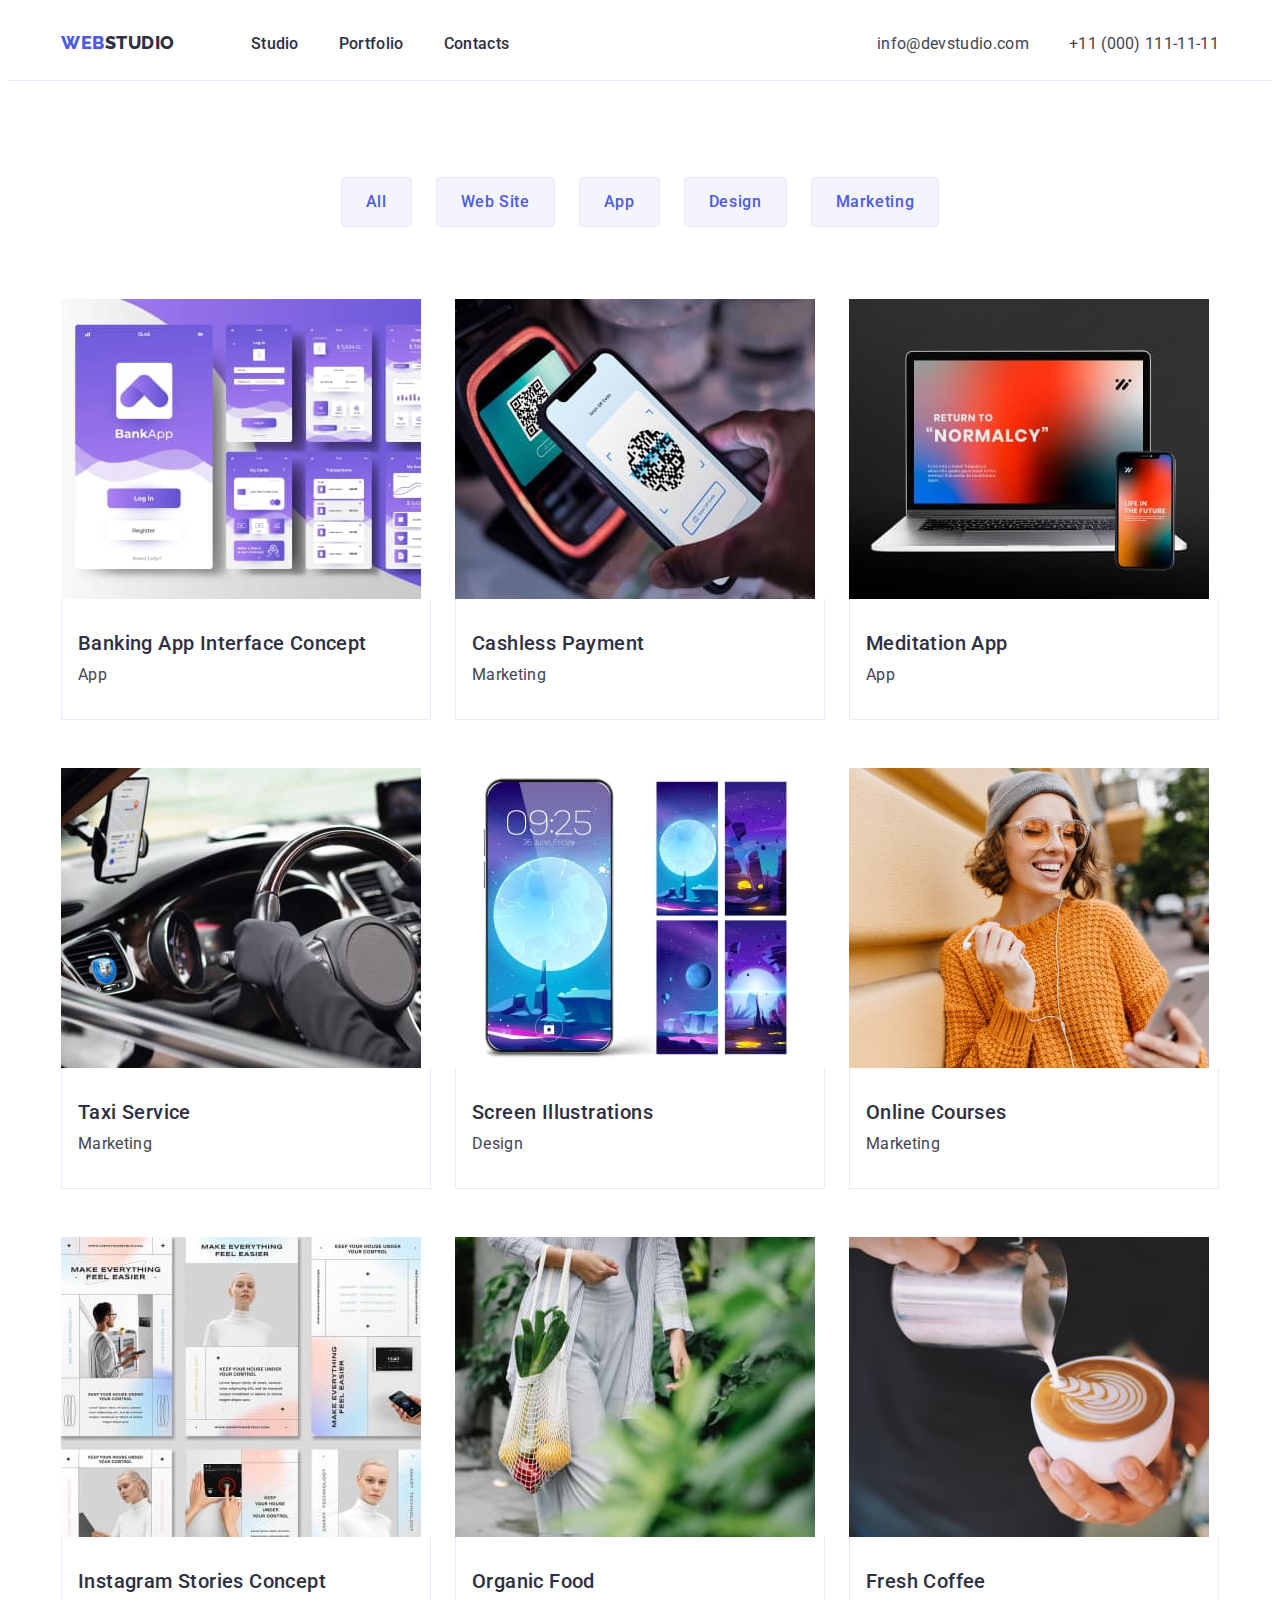
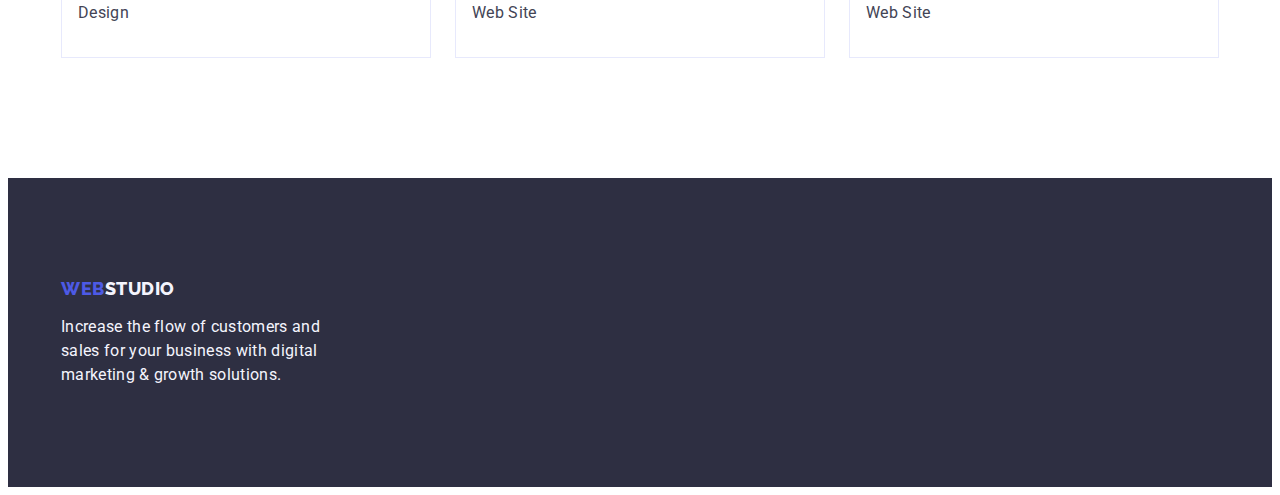
==== portfolio.html @ 26e0dbbf "Initial commit" ====
<!DOCTYPE html>
<html lang="en">
  <head>
    <meta charset="UTF-8" />
    <meta http-equiv="X-UA-Compatible" content="IE=edge" />
    <meta name="viewport" content="width=device-width, initial-scale=1.0" />
    <title>Document</title>
    <link rel="preconnect" href="https://fonts.googleapis.com" />
    <link rel="preconnect" href="https://fonts.gstatic.com" crossorigin />
    
    <link
      href="https://fonts.googleapis.com/css2?family=Raleway:wght@800&family=Roboto:wght@400;500;700;900&display=swap"
      rel="stylesheet"
    />
    <link rel="stylesheet" href="https://cdnjs.cloudflare.com/ajax/libs/modern-normalize/1.1.0/modern-normalize.min.css" integrity="sha512-wpPYUAdjBVSE4KJnH1VR1HeZfpl1ub8YT/NKx4PuQ5NmX2tKuGu6U/JRp5y+Y8XG2tV+wKQpNHVUX03MfMFn9Q==" crossorigin="anonymous" referrerpolicy="no-referrer" />
    <link rel="stylesheet" href="./css/styles.css" />
  </head>
  <body>
    <header class="header">
      <div class="container header-container">
        <nav class="header-navigation">
          <a href="./index.html" class="header-logo link"
            >Web<span class="header-studio">Studio</span></a
          >

          <ul class="header-list list">
            <li>
              <a href="./index.html" class="header-link link">Studio</a>
            </li>
            <li>
              <a href="./portfolio.html" class="header-link link">Portfolio</a>
            </li>
            <li>
              <a href="" class="header-link link">Contacts</a>
            </li>
          </ul>
        </nav>

        <address class="header-address">
          <ul class="header-address-list list">
            <li>
              <a
                href="mailto:info@devstudio.com"
                class="header-address-item link"
                >info@devstudio.com</a
              >
            </li>
            <li>
              <a href="tel:+110001111111" class="header-address-item link"
                >+11 (000) 111-11-11</a
              >
            </li>
          </ul>
        </address>
      </div>
    </header>

    <main>
      <section class="menu">
        <div class="container">
          <h1 hidden="">Menu filter</h1>
          <ul class="menu-list list">
            <li class="menu-item">
              <button type="button" class="menu-btn btn">All</button>
            </li>
            <li class="menu-item">
              <button type="button" class="menu-btn btn">Web Site</button>
            </li>
            <li class="menu-item">
              <button type="button" class="menu-btn btn">App</button>
            </li>
            <li class="menu-item">
              <button type="button" class="menu-btn btn">Design</button>
            </li>
            <li class="menu-item">
              <button type="button" class="menu-btn btn">Marketing</button>
            </li>
          </ul>

          
            <ul class="works-list list">
              <li class="works-item">
                <a href="" class="works-link link"
                  ><img
                    src="./images/portfolio-1.jpg"
                    alt="Banking App Interface Concept"
                    width="360"
                    height="300"
                  />
                  <div class="works-div">
                  <h2 class="works-title">Banking App Interface Concept</h2>
                  <p class="works-text">App</p></div></a>
              </li>
              <li class="works-item">
                <a href="" class="works-link link"
                  ><img
                    src="./images/portfolio-2.jpg"
                    alt="Cashless Payment"
                    width="360"
                    height="300"
                  />
                  <div class="works-div">
                  <h2 class="works-title">Cashless Payment</h2>
                  <p class="works-text">Marketing</p></div></a
                >
              </li>
              <li class="works-item">
                <a href="" class="works-link link"
                  ><img
                    src="./images/portfolio-3.jpg"
                    alt="Meditation App"
                    width="360"
                    height="300"
                  /> <div class="works-div">
                  <h2 class="works-title">Meditation App</h2>
                  <p class="works-text">App</p></div></a
                >
              </li>
              <li class="works-item">
                <a href="" class="works-link link">
                  <img
                    src="./images/portfolio-4.jpg"
                    alt="Taxi Service"
                    width="360"
                    height="300"
                  />
                   <div class="works-div">
                  <h2 class="works-title">Taxi Service</h2>
                  <p class="works-text">Marketing</p></div></a
                >
              </li>
              <li class="works-item">
                <a href="" class="works-link link"
                  ><img
                    src="./images/portfolio-5.jpg"
                    alt="Screen Illustrations"
                    width="360"
                    height="300"
                  />
                   <div class="works-div">
                  <h2 class="works-title">Screen Illustrations</h2>
                  <p class="works-text">Design</p></div></a
                >
              </li>
              <li class="works-item">
                <a href="" class="works-link link"
                  ><img
                    src="./images/portfolio-6.jpg"
                    alt="Online Courses"
                    width="360"
                    height="300"
                  />
                   <div class="works-div">
                  <h2 class="works-title">Online Courses</h2>
                  <p class="works-text">Marketing</p></div></a
                >
              </li>
              <li class="works-item">
                <a href="" class="works-link link"
                  ><img
                    src="./images/portfolio-7.jpg"
                    alt="Instagram Stories Concept"
                    width="360"
                    height="300"
                  />
                   <div class="works-div">
                  <h2 class="works-title">Instagram Stories Concept</h2>
                  <p class="works-text">Design</p></div></a
                >
              </li>
              <li class="works-item">
                <a href="" class="works-link link"
                  ><img
                    src="./images/portfolio-8.jpg"
                    alt="Organic Food"
                    width="360"
                    height="300"
                  />
                   <div class="works-div">
                  <h2 class="works-title">Organic Food</h2>
                  <p class="works-text">Web Site</p></div></a
                >
              </li>
              <li class="works-item">
                <a href="" class="works-link link">
                  <img
                    src="./images/portfolio-9.jpg"
                    alt="Fresh Coffee"
                    width="360"
                    height="300"
                  />
                   <div class="works-div">
                  <h2 class="works-title">Fresh Coffee</h2>
                  <p class="works-text">Web Site</p></div></a
                >
              </li>
            </ul>
       
        </div>
      </section>
       <footer class="footer">
      <div class="container">
        <a href="./index.html" class="footer-logo link"
          >Web<span class="footer-studio">Studio</span></a
        >
        <p class="footer-text">
          Increase the flow of customers and sales for your business with
          digital marketing & growth solutions.
        </p>
      </div>
    </footer>
  </body>
</html>
---- css/styles.css ----
body {
  font-family: 'Roboto', sans-serif;
  color: #434455;
  background-color: #ffffff;
}
:root {
  --main-title-color: #2e2f42;
  --main-text-color: #434455;
}
p,
h1,
h2,
h3,
h4,
h5,
h6 {
  margin: 0;
}
ul {
  margin: 0;
  padding-left: 0;
}
.list {
  list-style: none;
}
img {
  display: block;
  max-width: 100%;
  height: auto;
}
.link {
  text-decoration: none;
}
.btn {
  font-family: inherit;
  font-weight: 500;
  font-size: 16px;
  line-height: 1.5;
  letter-spacing: 0.04em;
  cursor: pointer;
}
.container {
  width: 1158px;
  padding-left: 15px;
  padding-right: 15px;
  margin: 0 auto;
}
.section {
  padding-top: 120px;
  padding-bottom: 120px;
}
/** -----------------------HEADER---------------------- */
.header {
  background-color: #ffffff;
  border-bottom: 1px solid #e7e9fc;
}
.header-container {
  display: flex;
  align-items: center;
}
.header-navigation {
  display: flex;
}
.header-logo {
  display: block;
  margin-right: 76px;
  padding-top: 24px;
  padding-bottom: 24px;
  font-family: 'Raleway', sans-serif;
  font-weight: 800;
  font-size: 18px;
  line-height: 1.17;
  letter-spacing: 0.03em;
  text-transform: uppercase;
  color: #4d5ae5;
}
.header-studio {
  font-family: 'Raleway', sans-serif;
  font-weight: 800;
  font-size: 18px;
  line-height: 1.17;
  letter-spacing: 0.03em;
  text-transform: uppercase;
  color: #2e2f42;
}
.header-list {
  display: flex;
  gap: 40px;
}
.header-link {
  display: block;
  padding-top: 24px;
  padding-bottom: 24px;
  color: var(--main-title-color);
  font-weight: 500;
  font-size: 16px;
  line-height: 1.5;
  letter-spacing: 0.02em;
}
.header-link:is(:hover, :focus) {
  color: #404bbf;
}

.header-address-list {
  display: flex;
  gap: 40px;
}
.header-address {
  font-style: normal;
  margin-left: auto;
}

.header-address-item {
  display: block;
  padding-top: 24px;
  padding-bottom: 24px;

  font-weight: 400;
  font-size: 16px;
  line-height: 1.5;
  letter-spacing: 0.02em;
  color: var(--main-text-color);
}
.header-address-item:is(:hover, :focus) {
  color: #404bbf;
}

/** -----------------------MORE---------------------- */
.more {
  padding-top: 188px;
  padding-bottom: 188px;
  background-color: #2e2f42;
  text-align: center;
}
.more-title {
  font-weight: 700;
  font-size: 56px;
  line-height: 1.07;
  letter-spacing: 0.02em;
  max-width: 496px;
  margin-right: auto;
  margin-left: auto;

  color: #ffffff;
}
.more-btn {
  margin-top: 48px;
  color: #ffffff;
  background-color: #4d5ae5;
  border-radius: 4px;
  border: 0;
  min-width: 169px;
  height: 56px;
}
.more-btn:is(:hover, :focus) {
  background-color: #404bbf;
}

/** -----------------------BENEFITS---------------------- */
.benefits {
  background-color: #ffffff;
}
.benefits-list {
  display: flex;
  gap: 24px;
}
.benefits-item {
  width: calc((100%-72px) / 4);
}
.benefits-title {
  margin-bottom: 8px;
  font-weight: 500;
  font-size: 20px;
  line-height: 1.2;
  letter-spacing: 0.02em;
  color: var(--main-title-color);
}
.benefits-text {
  font-size: 16px;
  line-height: 1.5;
  letter-spacing: 0.02em;
  color: var(--main-text-color);
}
/** -----------------------CONTENT---------------------- */
.content {
  padding-bottom: 120px;
  background-color: #ffffff;
}
.content-list {
  display: flex;
  gap: 24px;
  margin-top: 72px;
}
.content-item {
  width: calc((100%-48px) / 3);
}
.content-title {
  font-weight: 700;
  font-size: 36px;
  line-height: 1.11;
  letter-spacing: 0.02em;
  text-align: center;
  text-transform: capitalize;
  color: var(--main-title-color);
}
/** -----------------------TEAM---------------------- */
.team {
  background-color: #f4f4fd;
}
.team-title {
  text-align: center;
  margin-bottom: 72px;
  font-weight: 700;
  font-size: 36px;
  line-height: 1.11;
  letter-spacing: 0.02em;

  text-transform: capitalize;
  color: var(--main-title-color);
}
.team-list {
  display: flex;
  gap: 24px;
  text-align: center;
}
.team-item {
  width: calc((100% - 72px) / 4);
  padding-bottom: 32px;
  border-radius: 0px 0px 4px 4px;
  box-shadow: 0px 1px 6px rgba(46, 47, 66, 0.08),
    0px 1px 1px rgba(46, 47, 66, 0.16), 0px 2px 1px rgba(46, 47, 66, 0.08);

  background-color: #ffffff;
}
.team-item > img {
  margin-bottom: 32px;
}

.team-small-title {
  font-weight: 500;
  font-size: 20px;
  line-height: 1.2;
  letter-spacing: 0.02em;
  color: var(--main-title-color);
}
.team-text {
  margin-top: 8px;
  font-size: 16px;
  line-height: 1.5;
  letter-spacing: 0.02em;
  color: var(--main-text-color);
}
/** -----------------------FOOTER---------------------- */
.footer {
  background-color: #2e2f42;
  padding-top: 100px;
  padding-bottom: 100px;
}
.footer-logo {
  font-family: 'Raleway', sans-serif;
  font-style: normal;
  font-weight: 800;
  font-size: 18px;
  line-height: 1.17;
  letter-spacing: 0.03em;
  text-transform: uppercase;
  color: #4d5ae5;
}
.footer-studio {
  font-family: 'Raleway', sans-serif;
  font-weight: 800;
  font-size: 18px;
  line-height: 1.17;
  letter-spacing: 0.03em;
  text-transform: uppercase;
  color: #f4f4fd;
}
.footer-text {
  margin-top: 16px;
  max-width: 264px;
  font-size: 16px;
  line-height: 1.5;
  letter-spacing: 0.02em;
  color: #f4f4fd;
}

/** -----------------------MENU-PORTFOLIO---------------------- */
.menu {
  padding-top: 96px;
  padding-bottom: 120px;
}
.menu-btn {
  color: #4d5ae5;
  background-color: #f4f4fd;
  border: 1px solid #e7e9fc;
  border-radius: 4px;
  padding: 12px 24px;
}
.menu-btn:is(:hover, :focus) {
  background-color: #404bbf;
  color: #ffffff;
  border-radius: 4px;
  border: 0;
}

.menu-list {
  display: flex;
  gap: 24px;
  justify-content: center;
  margin-bottom: 72px;
}

/** -----------------------WORKS-PORTFOLIO---------------------- */
.works-list {
  display: flex;
  flex-wrap: wrap;
  justify-content: center;
  gap: 48px 24px;
}
.works-link {
  display: block;
}
.works-item {
  width: calc((100% - 48px) / 3);
}
.works-item.works-item:nth-child(3n) {
  margin-right: 0;
}
.works-div {
  padding-left: 16px;
  padding-top: 32px;
  padding-bottom: 32px;
  border-right: 1px solid #e7e9fc;
  border-bottom: 1px solid #e7e9fc;
  border-left: 1px solid #e7e9fc;
}

.works-title {
  margin-bottom: 8px;
  font-weight: 500;
  font-size: 20px;
  line-height: 1.2;
  letter-spacing: 0.02em;
  color: var(--main-title-color);
}
.works-text {
  font-size: 16px;
  line-height: 1.5;
  letter-spacing: 0.02em;
  color: var(--main-text-color);
}
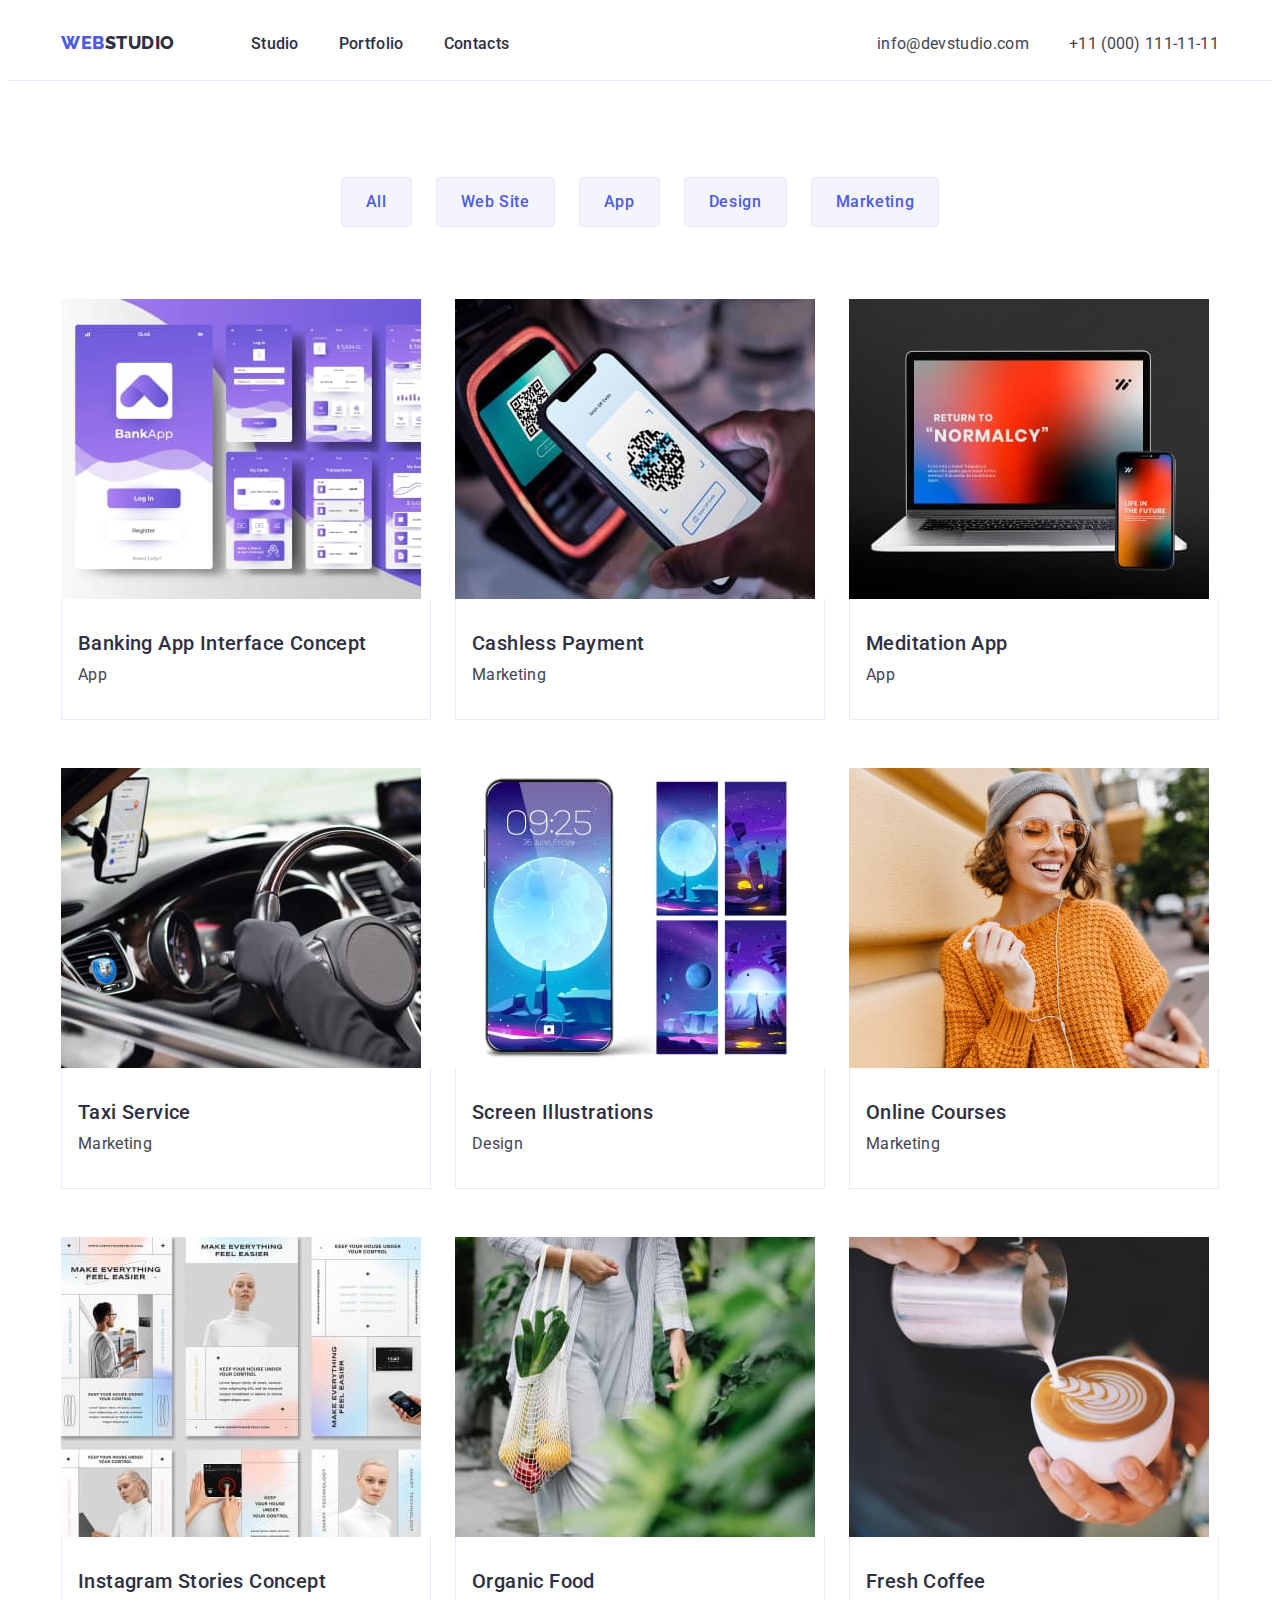
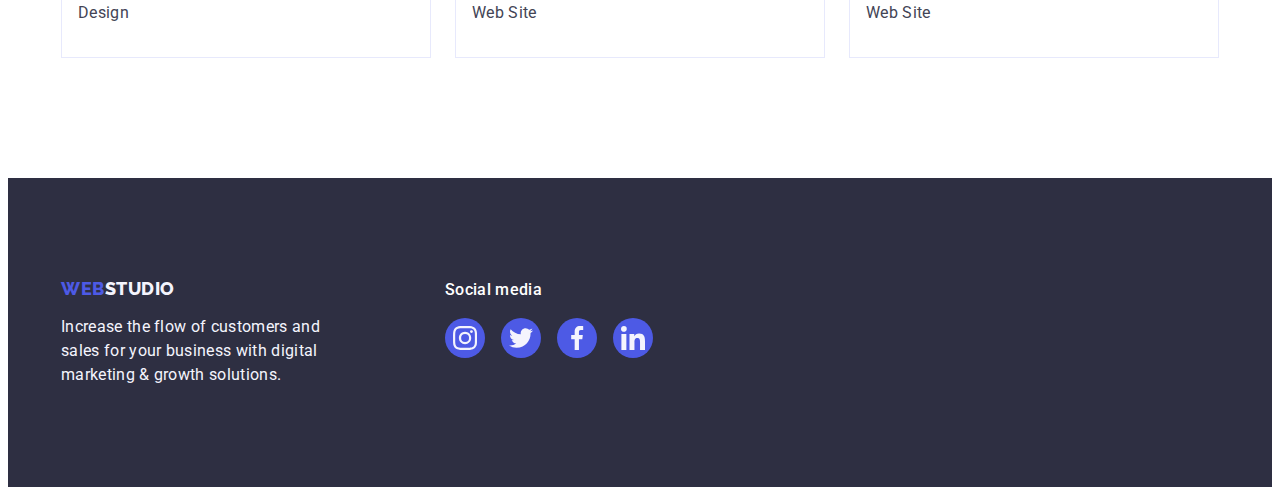
==== commit 5801b290: "final_index" ====
--- a/portfolio.html
+++ b/portfolio.html
@@ -198,16 +198,25 @@
        
         </div>
       </section>
-       <footer class="footer">
-      <div class="container">
-        <a href="./index.html" class="footer-logo link"
-          >Web<span class="footer-studio">Studio</span></a
-        >
-        <p class="footer-text">
-          Increase the flow of customers and sales for your business with
-          digital marketing & growth solutions.
-        </p>
-      </div>
-    </footer>
+      <footer class="footer">
+        <div class="container footer-flex">
+          <div class="footer-left"><a href="./index.html" class="footer-logo link"
+            >Web<span class="footer-studio">Studio</span></a
+          >
+          <p class="footer-text">
+            Increase the flow of customers and sales for your business with
+            digital marketing & growth solutions.
+          </p></div>
+          <div class="footer-right">
+            <h2 class="footer-soc-title">Social media</h2>
+            <ul class="footer-list list">
+              <li class="footer-item"><a class="footer-soc-link link" href=""><svg class="footer-soc-icon" width="24" heigth="24"><use href="./images/footer-soc.svg#icon-insta"></use></svg></a>
+              <li class="footer-item"><a class="footer-soc-link link" href=""><svg class="footer-soc-icon" width="24" heigth="24"><use href="./images/footer-soc.svg#icon-twit"></use></svg></a>
+              <li class="footer-item"><a class="footer-soc-link link" href=""><svg class="footer-soc-icon" width="24" heigth="24"><use href="./images/footer-soc.svg#icon-fb"></use></svg></a>
+              <li class="footer-item"><a class="footer-soc-link link" href=""><svg class="footer-soc-icon" width="24" heigth="24"><use href="./images/footer-soc.svg#icon-link"></use></svg></a>
+            </ul>
+          </div>
+        </div>
+      </footer>
   </body>
 </html>
--- a/css/styles.css
+++ b/css/styles.css
@@ -6,6 +6,9 @@
 :root {
   --main-title-color: #2e2f42;
   --main-text-color: #434455;
+  --white: #ffffff;
+  --hover-color:#404bbf;
+  --logo-effect:#4d5ae5;
 }
 p,
 h1,
@@ -51,7 +54,7 @@
 }
 /** -----------------------HEADER---------------------- */
 .header {
-  background-color: #ffffff;
+  background-color: var(--white);
   border-bottom: 1px solid #e7e9fc;
 }
 .header-container {
@@ -72,7 +75,7 @@
   line-height: 1.17;
   letter-spacing: 0.03em;
   text-transform: uppercase;
-  color: #4d5ae5;
+  color: var(--logo-effect);
 }
 .header-studio {
   font-family: 'Raleway', sans-serif;
@@ -81,7 +84,7 @@
   line-height: 1.17;
   letter-spacing: 0.03em;
   text-transform: uppercase;
-  color: #2e2f42;
+  color: var(--main-title-color);
 }
 .header-list {
   display: flex;
@@ -98,7 +101,7 @@
   letter-spacing: 0.02em;
 }
 .header-link:is(:hover, :focus) {
-  color: #404bbf;
+  color: var(--hover-color);
 }
 
 .header-address-list {
@@ -122,15 +125,24 @@
   color: var(--main-text-color);
 }
 .header-address-item:is(:hover, :focus) {
-  color: #404bbf;
+  color: var(--hover-color);
 }
 
 /** -----------------------MORE---------------------- */
 .more {
+  background-color: var(--main-title-color);
+  text-align: center;
+  background-image: linear-gradient(
+      rgba(46, 47, 66, 0.7),
+      rgba(46, 47, 66, 0.7)
+    ),
+    url(../images/more_bg.jpg);
+
+  background-repeat: no-repeat;
+  background-position: center;
+  background-size: auto auto;
   padding-top: 188px;
   padding-bottom: 188px;
-  background-color: #2e2f42;
-  text-align: center;
 }
 .more-title {
   font-weight: 700;
@@ -141,24 +153,24 @@
   margin-right: auto;
   margin-left: auto;
 
-  color: #ffffff;
+  color: var(--white);
 }
 .more-btn {
   margin-top: 48px;
   color: #ffffff;
-  background-color: #4d5ae5;
+  background-color: var(--logo-effect);
   border-radius: 4px;
   border: 0;
   min-width: 169px;
   height: 56px;
 }
 .more-btn:is(:hover, :focus) {
-  background-color: #404bbf;
+  background-color: var(--hover-color);
 }
 
 /** -----------------------BENEFITS---------------------- */
 .benefits {
-  background-color: #ffffff;
+  background-color: var(--white);
 }
 .benefits-list {
   display: flex;
@@ -167,7 +179,20 @@
 .benefits-item {
   width: calc((100%-72px) / 4);
 }
+.benefits-bg {
+  display: flex;
+  height: 112px;
+  background-color: #f4f4fd;
+  border-radius: 4px;
+  justify-content: center;
+  align-items: center;
+}
+
+.benefits-bg:hover {
+  box-shadow: 0px 4px 4px 0px rgba(0, 0, 0, 0.25);
+}
 .benefits-title {
+  margin-top: 8px;
   margin-bottom: 8px;
   font-weight: 500;
   font-size: 20px;
@@ -184,7 +209,7 @@
 /** -----------------------CONTENT---------------------- */
 .content {
   padding-bottom: 120px;
-  background-color: #ffffff;
+  background-color: var(--white);
 }
 .content-list {
   display: flex;
@@ -227,10 +252,10 @@
   width: calc((100% - 72px) / 4);
   padding-bottom: 32px;
   border-radius: 0px 0px 4px 4px;
-  box-shadow: 0px 1px 6px rgba(46, 47, 66, 0.08),
-    0px 1px 1px rgba(46, 47, 66, 0.16), 0px 2px 1px rgba(46, 47, 66, 0.08);
-
-  background-color: #ffffff;
+  box-shadow: 0px 1px 6px rgba(46, 47, 66, 0.08), 0px 1px 1px rgba(46, 47, 66, 0.16), 0px 2px 1px rgba(46, 47, 66, 0.08);
+
+  background-color: var(--white);
+  
 }
 .team-item > img {
   margin-bottom: 32px;
@@ -245,16 +270,86 @@
 }
 .team-text {
   margin-top: 8px;
+  margin-bottom: 8px;
   font-size: 16px;
   line-height: 1.5;
   letter-spacing: 0.02em;
   color: var(--main-text-color);
 }
+.team-soc-list{display: flex;
+justify-content: center;
+gap: 24px;}
+
+.team-soc-item{
+width: 40px;
+height: 40px;
+
+}
+.team-soc-link{
+width: 100%;
+height: 100%;
+border-radius: 50%;
+background-color: var(--logo-effect);;
+display: flex;
+align-items: center;
+justify-content: center;
+
+}
+.team-soc-link:is(:hover, :focus){background-color: var(--hover-color);}
+
+/** -----------------------CUSTOMERS---------------------- */
+.customers{
+  padding-top: 120px;
+  padding-bottom: 120px;
+background-color: var(--white);}
+
+.customers-title{
+  margin-bottom: 72px;
+  font-weight: 700;
+font-size: 36px;
+line-height: 1.11;
+text-align: center;
+letter-spacing: 0.02em;
+text-transform: capitalize;
+color: var(--main-title-color);}
+
+  .customers-list{
+  display: flex;
+  gap: 24px;
+}
+
+.customer-item{
+width: 188px;
+height: 88px;
+}
+
+.customers-link{
+display: flex;
+width: 100%;
+height: 100%;
+border: 1px solid #8E8F99;
+border-radius: 4px;
+align-items: center;
+justify-content: center;
+
+}
+.customers-logo-icon{
+  fill:#8E8F99;}
+
+.customers-link:is(:hover, :focus){
+  border: 1px solid var(--hover-color);
+  }
+
+.customers-link:is(:hover, :focus) > .customers-logo-icon
+  {fill:var(--hover-color);}
+
+
 /** -----------------------FOOTER---------------------- */
 .footer {
-  background-color: #2e2f42;
+  background-color: var(--main-title-color);
   padding-top: 100px;
   padding-bottom: 100px;
+
 }
 .footer-logo {
   font-family: 'Raleway', sans-serif;
@@ -264,7 +359,7 @@
   line-height: 1.17;
   letter-spacing: 0.03em;
   text-transform: uppercase;
-  color: #4d5ae5;
+  color: var(--logo-effect);
 }
 .footer-studio {
   font-family: 'Raleway', sans-serif;
@@ -284,31 +379,67 @@
   color: #f4f4fd;
 }
 
+.footer-flex{
+  display: flex;
+  gap: 120px;
+}
+
+.footer-soc-title{
+  margin-bottom: 16px;
+  font-weight: 500;
+font-size: 16px;
+line-height: 1.5;
+
+letter-spacing: 0.02em;
+color: var(--white);}
+
+.footer-list{display: flex;
+  gap: 16px;
+}
+
+.footer-item{
+  width: 40px;
+height: 40px;}
+
+.footer-soc-link{
+  display:flex;
+  width: 100%;
+height: 100%;
+border-radius: 50%;
+background-color: var(--logo-effect);
+align-items: center;
+justify-content: center;}
+
+.footer-soc-link:is(:hover, :focus)
+{background-color: #31D0AA;}
 /** -----------------------MENU-PORTFOLIO---------------------- */
 .menu {
   padding-top: 96px;
   padding-bottom: 120px;
 }
+
+.menu-list {
+  display: flex;
+  gap: 24px;
+  justify-content: center;
+  margin-bottom: 72px;
+}
+
 .menu-btn {
-  color: #4d5ae5;
+  color: var(--logo-effect);
   background-color: #f4f4fd;
   border: 1px solid #e7e9fc;
   border-radius: 4px;
   padding: 12px 24px;
 }
 .menu-btn:is(:hover, :focus) {
-  background-color: #404bbf;
-  color: #ffffff;
+  
+  background-color: var(--hover-color);
+  color: var(--white);
   border-radius: 4px;
-  border: 0;
-}
-
-.menu-list {
-  display: flex;
-  gap: 24px;
-  justify-content: center;
-  margin-bottom: 72px;
-}
+}
+
+
 
 /** -----------------------WORKS-PORTFOLIO---------------------- */
 .works-list {
@@ -327,6 +458,7 @@
   margin-right: 0;
 }
 .works-div {
+  
   padding-left: 16px;
   padding-top: 32px;
   padding-bottom: 32px;
@@ -335,6 +467,7 @@
   border-left: 1px solid #e7e9fc;
 }
 
+
 .works-title {
   margin-bottom: 8px;
   font-weight: 500;
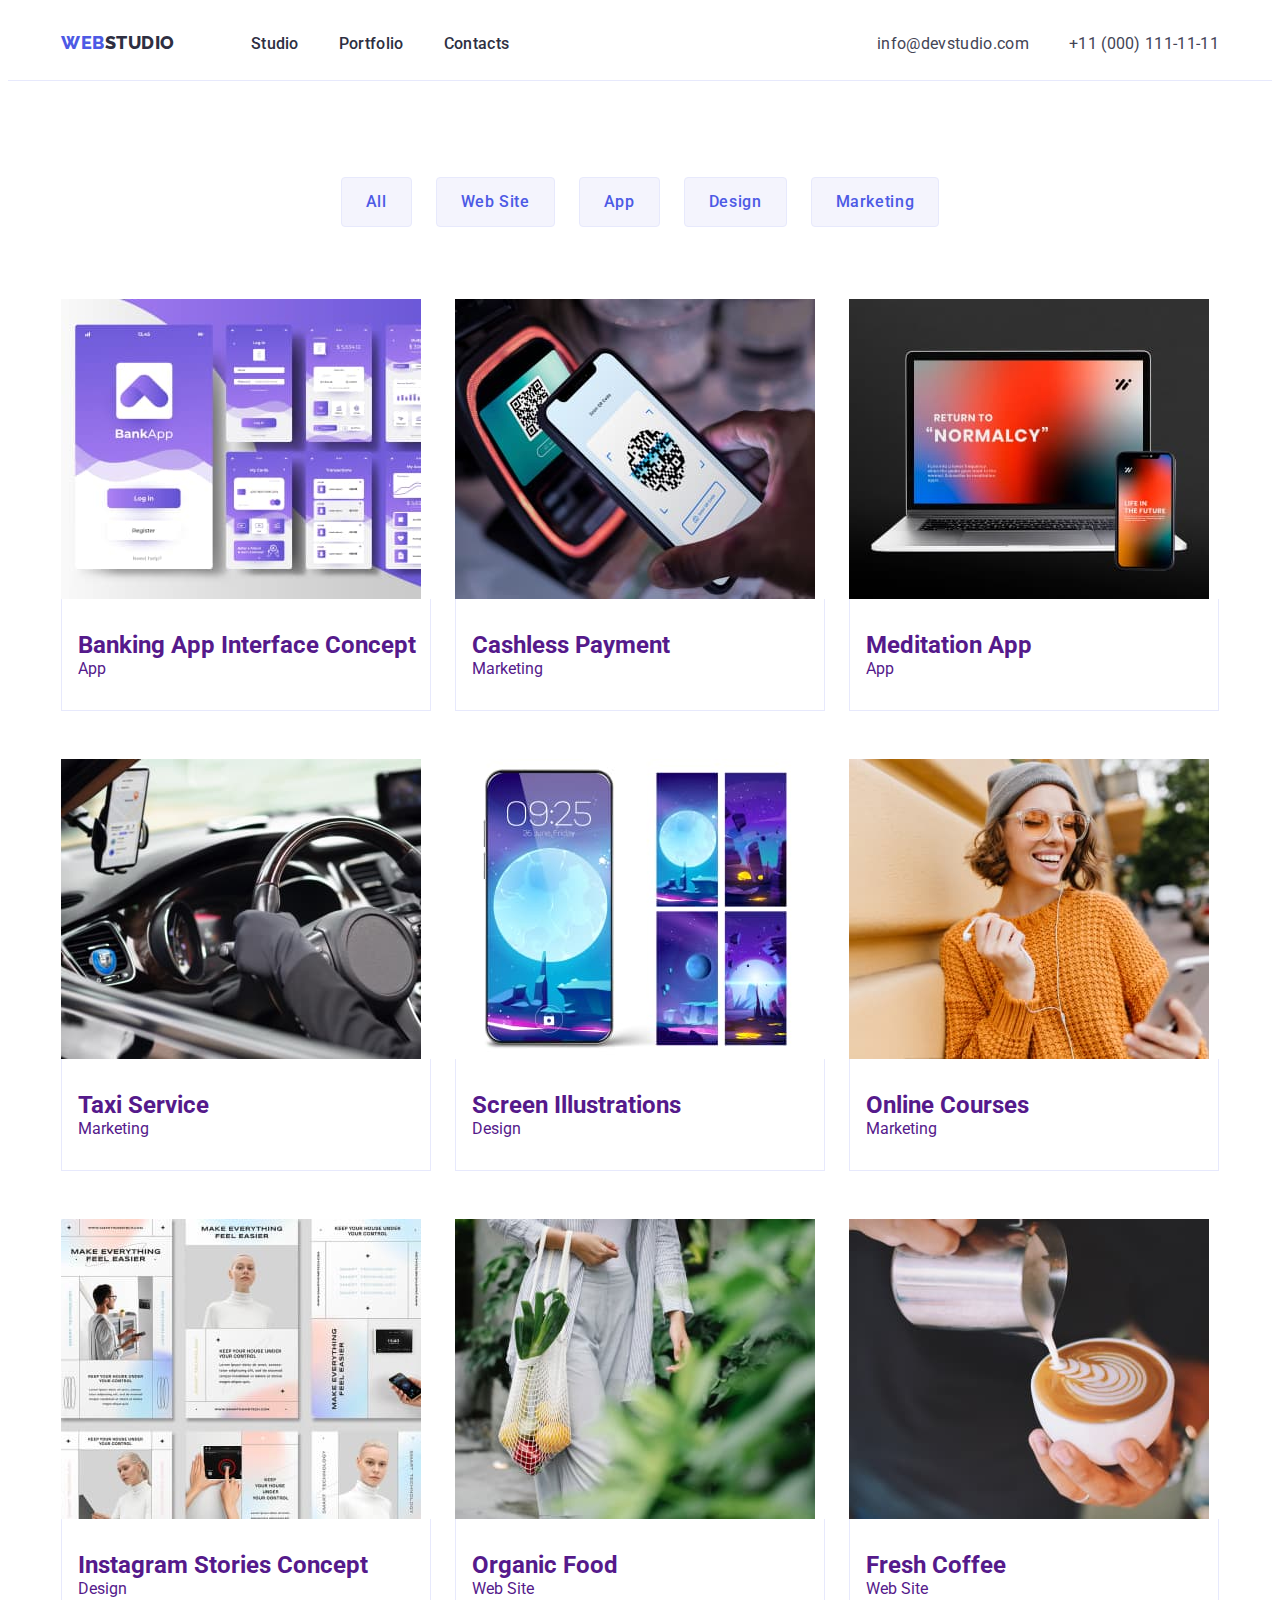
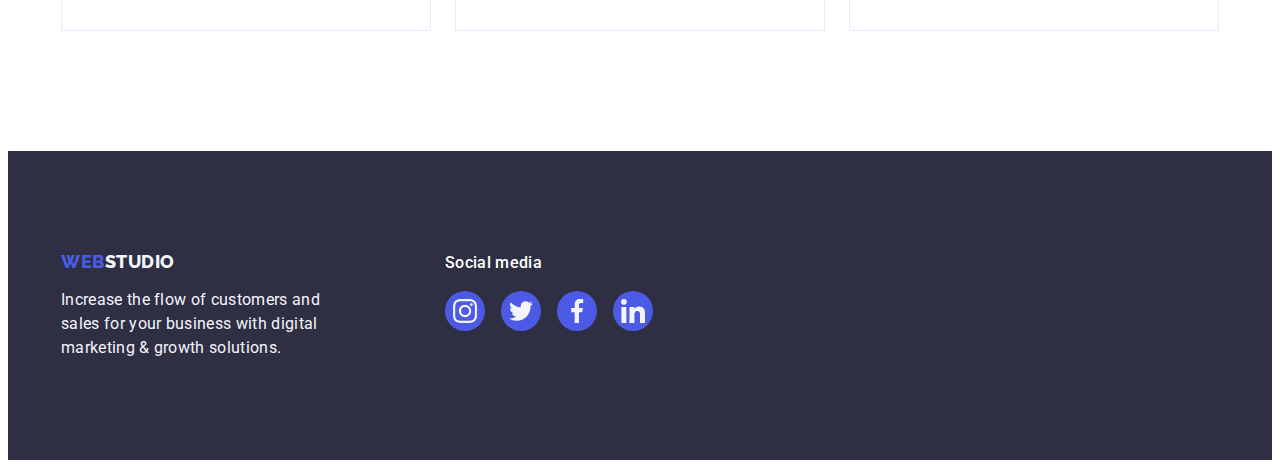
==== commit 767f9d57: "final portfolio" ====
--- a/portfolio.html
+++ b/portfolio.html
@@ -79,7 +79,7 @@
 
           
             <ul class="works-list list">
-              <li class="works-item">
+         <li class="works-item">
                 <a href="" class="works-link link"
                   ><img
                     src="./images/portfolio-1.jpg"
@@ -104,6 +104,7 @@
                   <p class="works-text">Marketing</p></div></a
                 >
               </li>
+        
               <li class="works-item">
                 <a href="" class="works-link link"
                   ><img
--- a/css/styles.css
+++ b/css/styles.css
@@ -172,13 +172,16 @@
 .benefits {
   background-color: var(--white);
 }
+
 .benefits-list {
   display: flex;
   gap: 24px;
 }
+
 .benefits-item {
   width: calc((100%-72px) / 4);
 }
+
 .benefits-bg {
   display: flex;
   height: 112px;
@@ -412,7 +415,9 @@
 
 .footer-soc-link:is(:hover, :focus)
 {background-color: #31D0AA;}
+
 /** -----------------------MENU-PORTFOLIO---------------------- */
+
 .menu {
   padding-top: 96px;
   padding-bottom: 120px;
@@ -433,10 +438,11 @@
   padding: 12px 24px;
 }
 .menu-btn:is(:hover, :focus) {
-  
   background-color: var(--hover-color);
   color: var(--white);
+  border:transparent;
   border-radius: 4px;
+  box-shadow: 0px 3px 1px rgba(0, 0, 0, 0.1), 0px 2px 1px rgba(0, 0, 0, 0.08), 0px 2px 2px rgba(0, 0, 0, 0.12);
 }
 
 
@@ -467,7 +473,9 @@
   border-left: 1px solid #e7e9fc;
 }
 
-
+.works-item:hover{
+  border: 1px solid #F4F4FD;
+box-shadow: 0px 1px 6px rgba(46, 47, 66, 0.08), 0px 1px 1px rgba(46, 47, 66, 0.16), 0px 2px 1px rgba(46, 47, 66, 0.08);
 .works-title {
   margin-bottom: 8px;
   font-weight: 500;
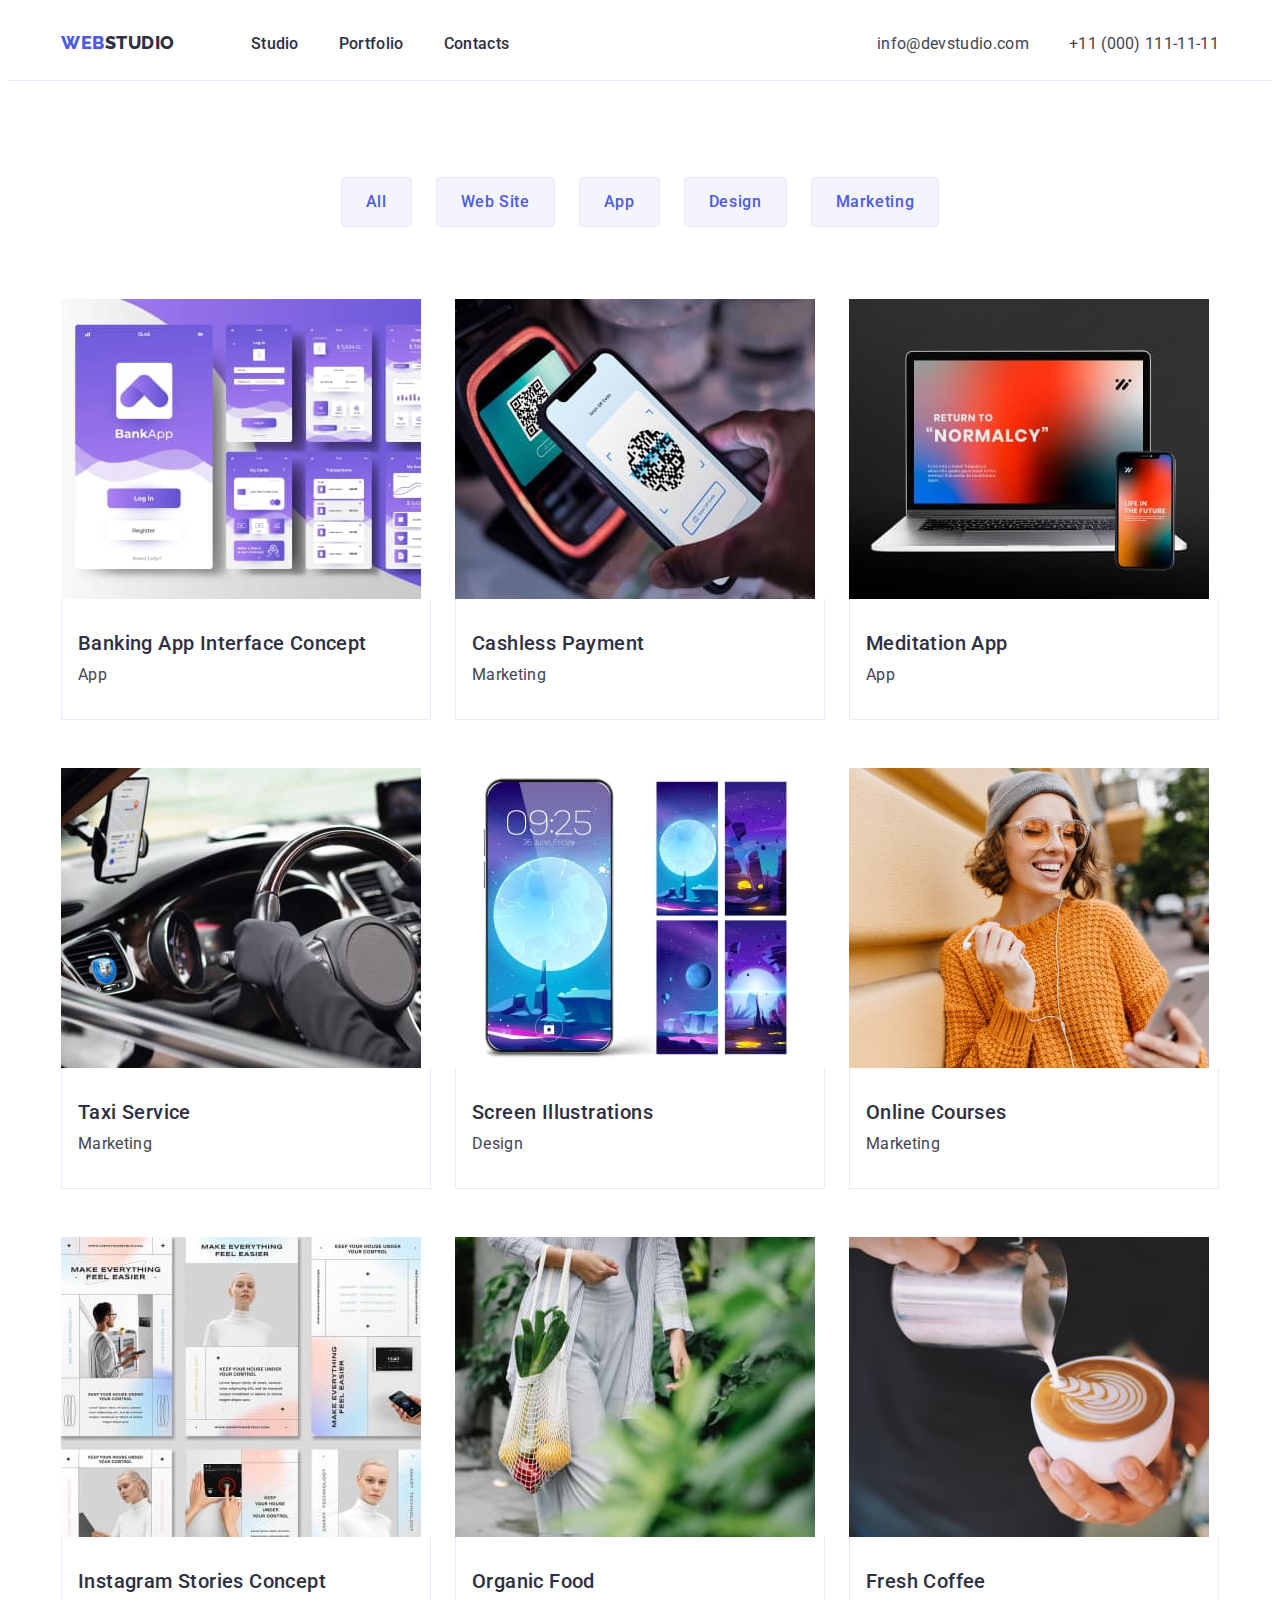
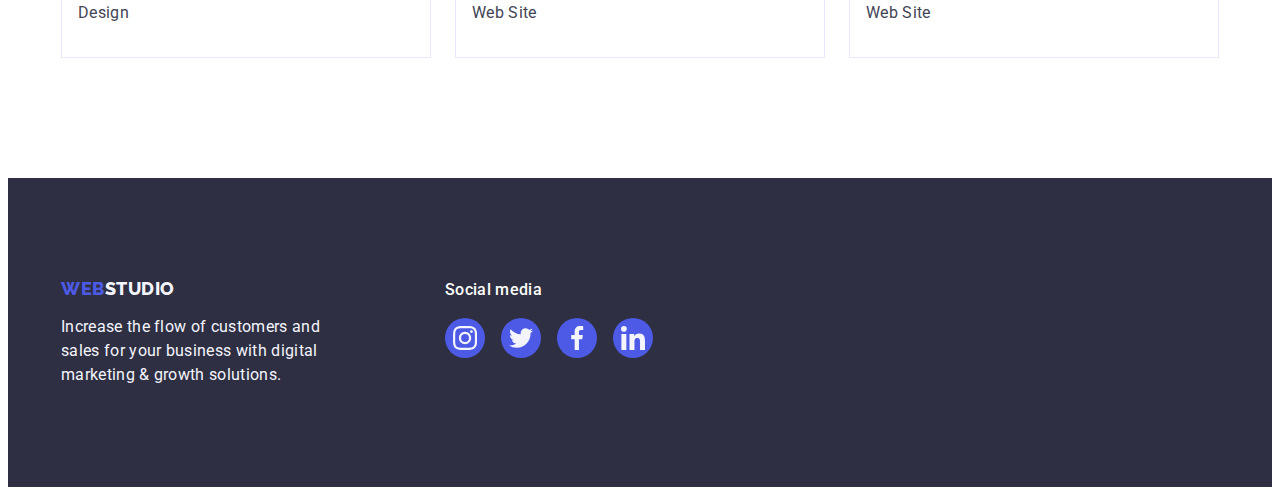
==== commit 5602eb3e: "changed sprite to icons.svg, box-shadow" ====
--- a/portfolio.html
+++ b/portfolio.html
@@ -209,12 +209,12 @@
             digital marketing & growth solutions.
           </p></div>
           <div class="footer-right">
-            <h2 class="footer-soc-title">Social media</h2>
+            <p class="footer-soc-text">Social media</p>
             <ul class="footer-list list">
-              <li class="footer-item"><a class="footer-soc-link link" href=""><svg class="footer-soc-icon" width="24" heigth="24"><use href="./images/footer-soc.svg#icon-insta"></use></svg></a>
-              <li class="footer-item"><a class="footer-soc-link link" href=""><svg class="footer-soc-icon" width="24" heigth="24"><use href="./images/footer-soc.svg#icon-twit"></use></svg></a>
-              <li class="footer-item"><a class="footer-soc-link link" href=""><svg class="footer-soc-icon" width="24" heigth="24"><use href="./images/footer-soc.svg#icon-fb"></use></svg></a>
-              <li class="footer-item"><a class="footer-soc-link link" href=""><svg class="footer-soc-icon" width="24" heigth="24"><use href="./images/footer-soc.svg#icon-link"></use></svg></a>
+              <li class="footer-item"><a class="footer-soc-link link" href=""><svg class="footer-soc-icon" width="24" height="24"><use href="./images/icons.svg#icon-insta1"></use></svg></a>
+              <li class="footer-item"><a class="footer-soc-link link" href=""><svg class="footer-soc-icon" width="24" height="24"><use href="./images/icons.svg#icon-twit1"></use></svg></a>
+              <li class="footer-item"><a class="footer-soc-link link" href=""><svg class="footer-soc-icon" width="24" height="24"><use href="./images/icons.svg#icon-fb1"></use></svg></a>
+              <li class="footer-item"><a class="footer-soc-link link" href=""><svg class="footer-soc-icon" width="24" height="24"><use href="./images/icons.svg#icon-link1"></use></svg></a>
             </ul>
           </div>
         </div>
--- a/css/styles.css
+++ b/css/styles.css
@@ -131,19 +131,22 @@
 /** -----------------------MORE---------------------- */
 .more {
   background-color: var(--main-title-color);
-  text-align: center;
   background-image: linear-gradient(
       rgba(46, 47, 66, 0.7),
       rgba(46, 47, 66, 0.7)
     ),
     url(../images/more_bg.jpg);
-
   background-repeat: no-repeat;
   background-position: center;
-  background-size: auto auto;
+  background-size: cover;
+  text-align: center;
   padding-top: 188px;
   padding-bottom: 188px;
-}
+
+}
+
+.more-bg{max-width: 1440px;}
+
 .more-title {
   font-weight: 700;
   font-size: 56px;
@@ -152,15 +155,16 @@
   max-width: 496px;
   margin-right: auto;
   margin-left: auto;
-
   color: var(--white);
+ 
 }
 .more-btn {
   margin-top: 48px;
   color: #ffffff;
   background-color: var(--logo-effect);
+  box-shadow: 0px 4px 4px rgba(0, 0, 0, 0.15);
   border-radius: 4px;
-  border: 0;
+  border-color: transparent;
   min-width: 169px;
   height: 56px;
 }
@@ -191,7 +195,7 @@
   align-items: center;
 }
 
-.benefits-bg:hover {
+.benefits-bg:is(:hover, :focus) {
   box-shadow: 0px 4px 4px 0px rgba(0, 0, 0, 0.25);
 }
 .benefits-title {
@@ -337,10 +341,10 @@
 
 }
 .customers-logo-icon{
-  fill:#8E8F99;}
+  fill: #8e8f99;}
 
 .customers-link:is(:hover, :focus){
-  border: 1px solid var(--hover-color);
+  border-color: var(--hover-color);
   }
 
 .customers-link:is(:hover, :focus) > .customers-logo-icon
@@ -387,7 +391,7 @@
   gap: 120px;
 }
 
-.footer-soc-title{
+.footer-soc-text{
   margin-bottom: 16px;
   font-weight: 500;
 font-size: 16px;
@@ -440,8 +444,7 @@
 .menu-btn:is(:hover, :focus) {
   background-color: var(--hover-color);
   color: var(--white);
-  border:transparent;
-  border-radius: 4px;
+  border-color: transparent;
   box-shadow: 0px 3px 1px rgba(0, 0, 0, 0.1), 0px 2px 1px rgba(0, 0, 0, 0.08), 0px 2px 2px rgba(0, 0, 0, 0.12);
 }
 
@@ -473,9 +476,9 @@
   border-left: 1px solid #e7e9fc;
 }
 
-.works-item:hover{
-  border: 1px solid #F4F4FD;
-box-shadow: 0px 1px 6px rgba(46, 47, 66, 0.08), 0px 1px 1px rgba(46, 47, 66, 0.16), 0px 2px 1px rgba(46, 47, 66, 0.08);
+.works-link:is(:hover, :focus){
+box-shadow: 0px 1px 6px rgba(46, 47, 66, 0.08), 0px 1px 1px rgba(46, 47, 66, 0.16), 0px 2px 1px rgba(46, 47, 66, 0.08);}
+
 .works-title {
   margin-bottom: 8px;
   font-weight: 500;
